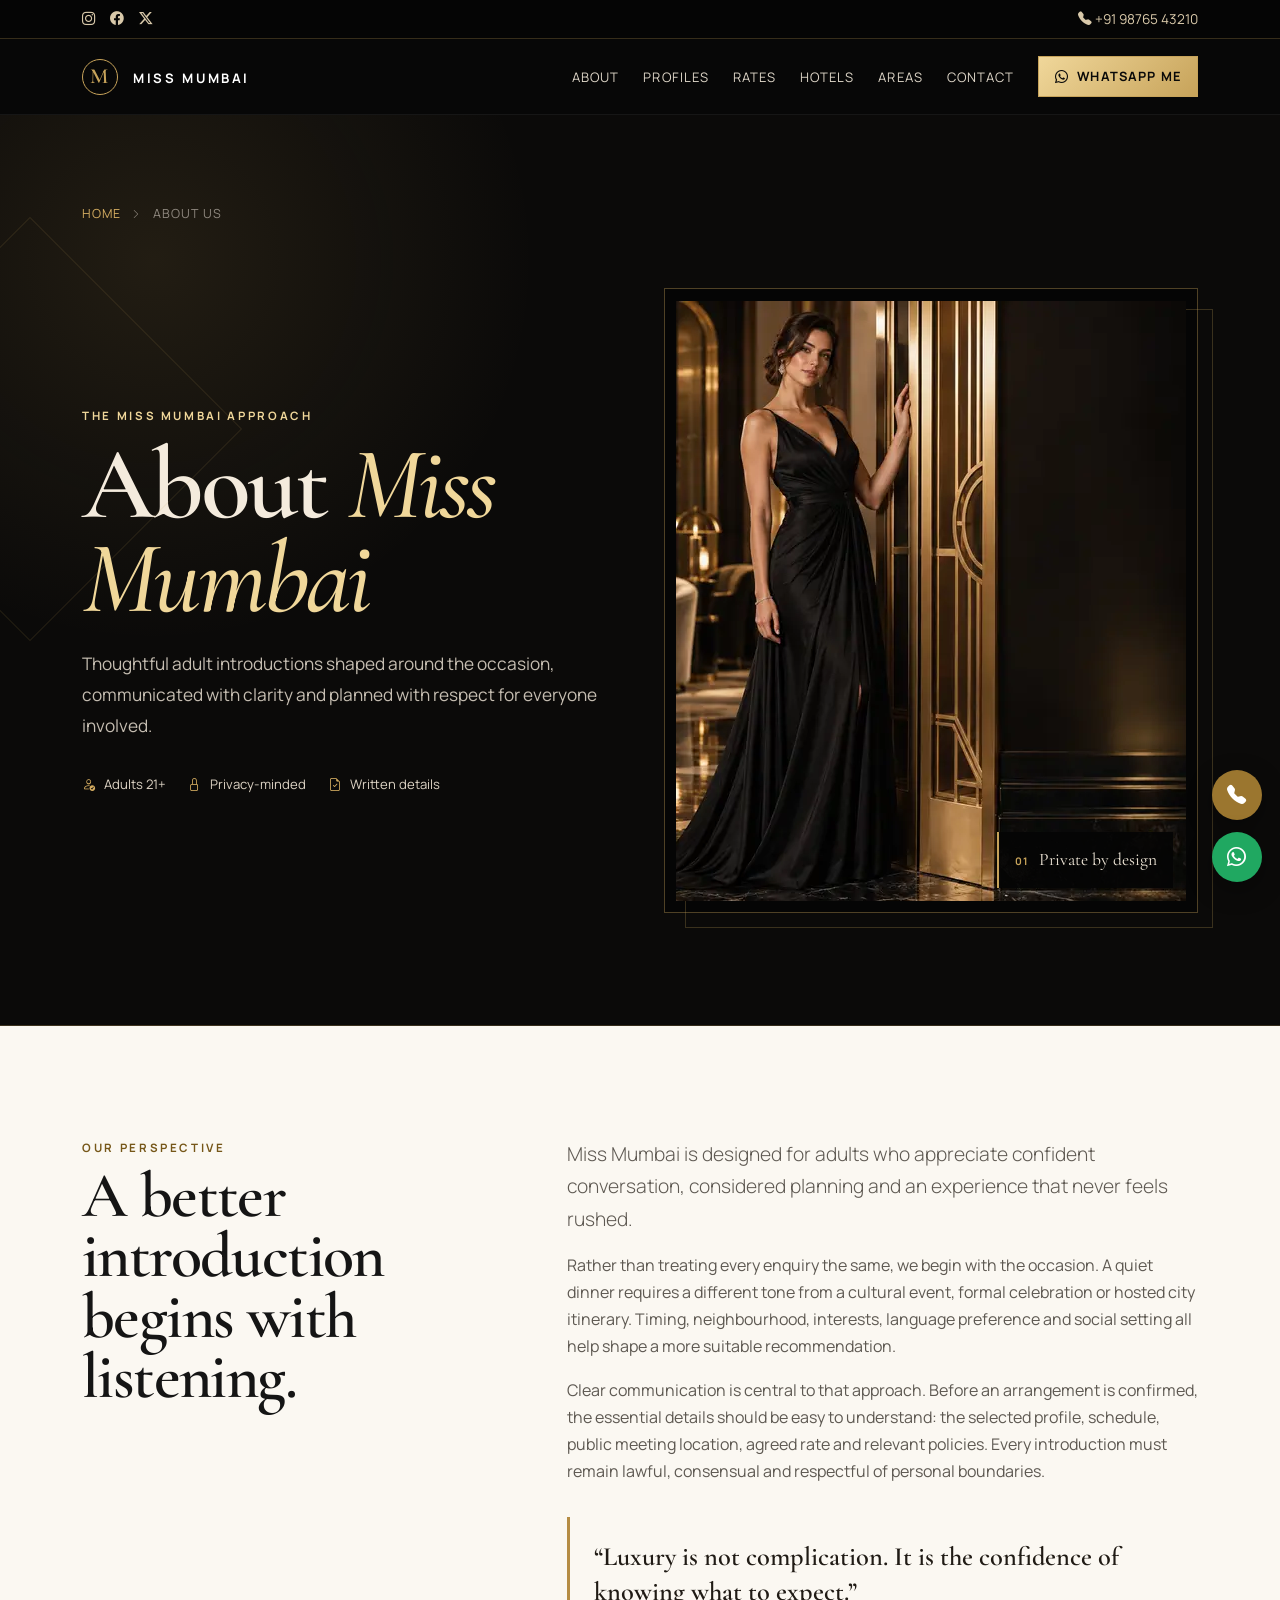
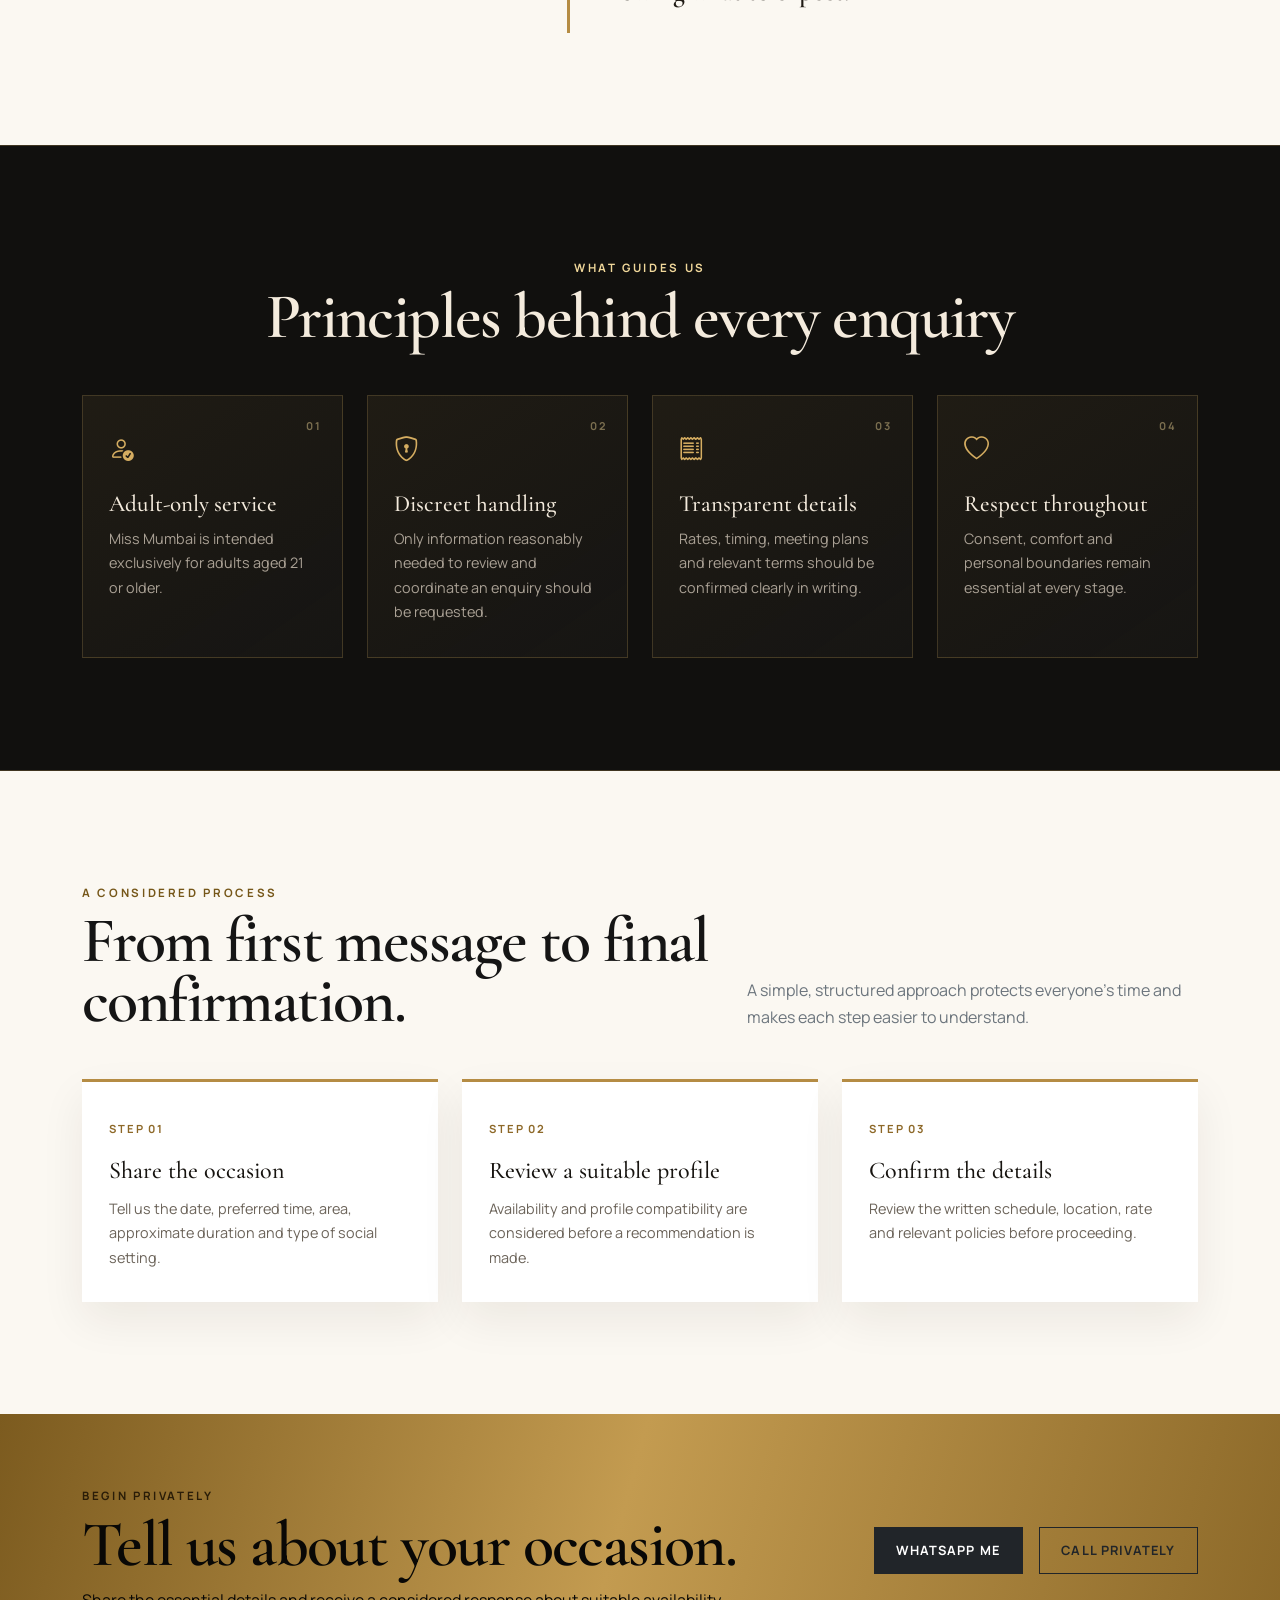
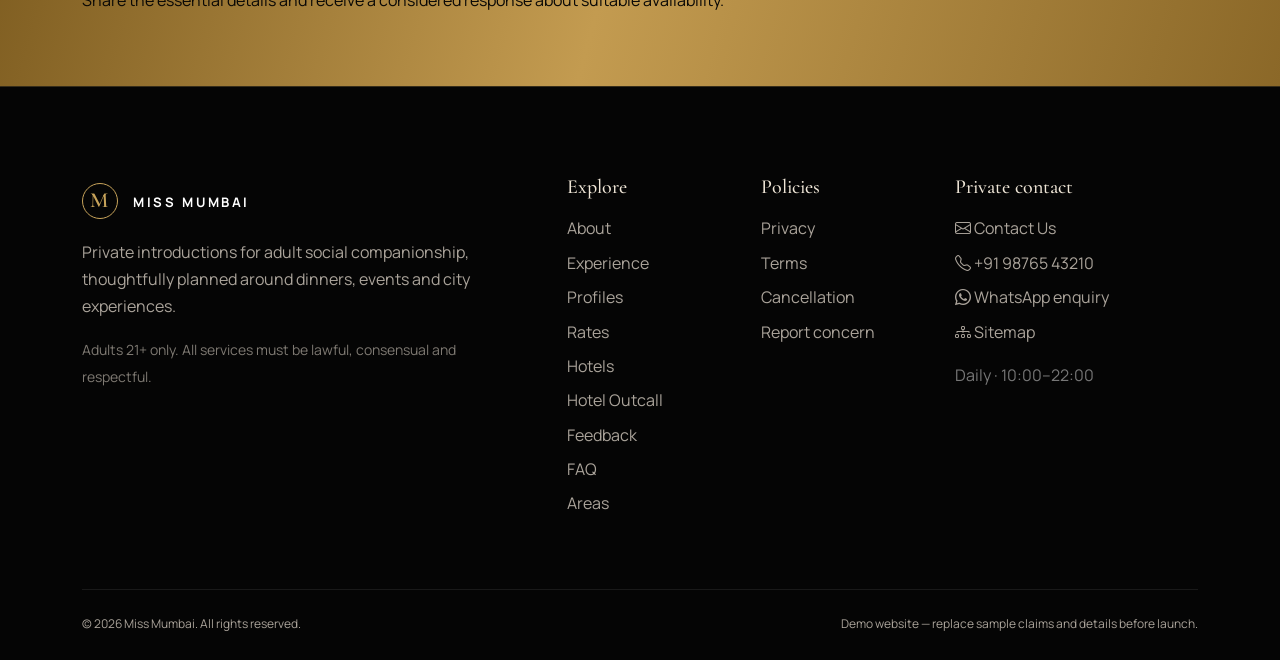
==== about.html @ 33cf34ba "Export complete Miss Mumbai website from Sites version 28" ====
<!doctype html>
<html lang="en">
<head>
  <meta charset="utf-8">
  <meta name="viewport" content="width=device-width, initial-scale=1">
  <title>About Miss Mumbai | Private Adult Social Introductions</title>
  <meta name="description" content="Learn about Miss Mumbai's thoughtful approach to adult social introductions, discreet communication, written clarity and experience-led planning.">
  <meta name="robots" content="index,follow,max-image-preview:large">
  <meta name="theme-color" content="#080808">
  <link rel="preconnect" href="https://cdn.jsdelivr.net">
  <link rel="preconnect" href="https://fonts.googleapis.com">
  <link rel="preconnect" href="https://fonts.gstatic.com" crossorigin>
  <link href="https://fonts.googleapis.com/css2?family=Cormorant+Garamond:wght@500;600;700&family=Manrope:wght@400;500;600;700&display=swap" rel="stylesheet">
  <link href="https://cdn.jsdelivr.net/npm/bootstrap@5.3.8/dist/css/bootstrap.min.css" rel="stylesheet">
  <link href="https://cdn.jsdelivr.net/npm/bootstrap-icons@1.11.3/font/bootstrap-icons.min.css" rel="stylesheet">
  <link rel="stylesheet" href="assets/styles.css">
  <link rel="stylesheet" href="assets/profiles.css">
  <script type="application/ld+json">
  {
    "@context":"https://schema.org",
    "@type":"AboutPage",
    "name":"About Miss Mumbai",
    "description":"Miss Mumbai's approach to private adult social introductions and thoughtful occasion planning.",
    "isPartOf":{"@type":"WebSite","name":"Miss Mumbai","url":"/"}
  }
  </script>
</head>
<body>
  <a class="visually-hidden-focusable skip-link" href="#main">Skip to content</a>

  <div class="topbar">
    <div class="container-xl d-flex justify-content-between align-items-center">
      <div class="social-links" aria-label="Social media links">
        <a href="#" aria-label="Instagram"><i class="bi bi-instagram"></i></a>
        <a href="#" aria-label="Facebook"><i class="bi bi-facebook"></i></a>
        <a href="#" aria-label="X"><i class="bi bi-twitter-x"></i></a>
      </div>
      <a class="top-phone" href="tel:+919876543210"><i class="bi bi-telephone-fill"></i> +91 98765 43210</a>
    </div>
  </div>

  <nav class="navbar navbar-expand-lg navbar-dark sticky-top" aria-label="Primary navigation">
    <div class="container-xl">
      <a class="navbar-brand" href="index.html"><span>M</span> MISS MUMBAI</a>
      <button class="navbar-toggler" type="button" data-bs-toggle="collapse" data-bs-target="#mainNav" aria-controls="mainNav" aria-expanded="false" aria-label="Toggle navigation">
        <span class="navbar-toggler-icon"></span>
      </button>
      <div class="collapse navbar-collapse" id="mainNav">
        <ul class="navbar-nav ms-auto align-items-lg-center gap-lg-2">
          <li class="nav-item"><a class="nav-link active" aria-current="page" href="about.html">About</a></li>

          <li class="nav-item"><a class="nav-link" href="profiles.html">Profiles</a></li>
          <li class="nav-item"><a class="nav-link" href="rates.html">Rates</a></li>
          <li class="nav-item"><a class="nav-link" href="hotels.html">Hotels</a></li>



          <li class="nav-item"><a class="nav-link" href="areas.html">Areas</a></li>
          <li class="nav-item"><a class="nav-link" href="contact.html">Contact</a></li>
          <li class="nav-item ms-lg-2"><a class="btn btn-gold btn-sm" href="https://wa.me/919876543210"><i class="bi bi-whatsapp me-1"></i> WhatsApp Me</a></li>
        </ul>
      </div>
    </div>
  </nav>

  <main id="main">
    <header class="about-page-hero">
      <div class="container-xl">
        <nav class="about-breadcrumb" aria-label="Breadcrumb"><a href="index.html">Home</a><i class="bi bi-chevron-right"></i><span>About Us</span></nav>
        <div class="row align-items-center g-5 g-xl-6">
          <div class="col-lg-6">
            <p class="eyebrow">The Miss Mumbai approach</p>
            <h1>About <em>Miss Mumbai</em></h1>
            <p class="about-page-lead">Thoughtful adult introductions shaped around the occasion, communicated with clarity and planned with respect for everyone involved.</p>
            <div class="about-hero-points" aria-label="Service principles">
              <span><i class="bi bi-person-check"></i> Adults 21+</span>
              <span><i class="bi bi-lock"></i> Privacy-minded</span>
              <span><i class="bi bi-file-earmark-check"></i> Written details</span>
            </div>
          </div>
          <div class="col-lg-6">
            <figure class="about-page-image mb-0">
              <img src="assets/veloura-about.webp" width="800" height="600" alt="Adult fashion model in an elegant evening gown beside a gold art-deco doorway">
              <figcaption><span>01</span>Private by design</figcaption>
            </figure>
          </div>
        </div>
      </div>
    </header>

    <section class="section section-light about-story">
      <div class="container-xl">
        <div class="row g-5 g-xl-6">
          <div class="col-lg-5">
            <p class="eyebrow dark">Our perspective</p>
            <h2>A better introduction begins with listening.</h2>
          </div>
          <div class="col-lg-7">
            <p class="lead">Miss Mumbai is designed for adults who appreciate confident conversation, considered planning and an experience that never feels rushed.</p>
            <p>Rather than treating every enquiry the same, we begin with the occasion. A quiet dinner requires a different tone from a cultural event, formal celebration or hosted city itinerary. Timing, neighbourhood, interests, language preference and social setting all help shape a more suitable recommendation.</p>
            <p>Clear communication is central to that approach. Before an arrangement is confirmed, the essential details should be easy to understand: the selected profile, schedule, public meeting location, agreed rate and relevant policies. Every introduction must remain lawful, consensual and respectful of personal boundaries.</p>
            <blockquote>“Luxury is not complication. It is the confidence of knowing what to expect.”</blockquote>
          </div>
        </div>
      </div>
    </section>

    <section class="section section-ink about-principles">
      <div class="container-xl">
        <div class="section-heading text-center mx-auto mb-5">
          <p class="eyebrow">What guides us</p>
          <h2>Principles behind every enquiry</h2>
        </div>
        <div class="row g-4">
          <div class="col-md-6 col-xl-3"><article class="about-principle"><span>01</span><i class="bi bi-person-check"></i><h3>Adult-only service</h3><p>Miss Mumbai is intended exclusively for adults aged 21 or older.</p></article></div>
          <div class="col-md-6 col-xl-3"><article class="about-principle"><span>02</span><i class="bi bi-shield-lock"></i><h3>Discreet handling</h3><p>Only information reasonably needed to review and coordinate an enquiry should be requested.</p></article></div>
          <div class="col-md-6 col-xl-3"><article class="about-principle"><span>03</span><i class="bi bi-receipt"></i><h3>Transparent details</h3><p>Rates, timing, meeting plans and relevant terms should be confirmed clearly in writing.</p></article></div>
          <div class="col-md-6 col-xl-3"><article class="about-principle"><span>04</span><i class="bi bi-heart"></i><h3>Respect throughout</h3><p>Consent, comfort and personal boundaries remain essential at every stage.</p></article></div>
        </div>
      </div>
    </section>

    <section class="section section-light about-process">
      <div class="container-xl">
        <div class="row align-items-end g-4 mb-5">
          <div class="col-lg-7"><p class="eyebrow dark">A considered process</p><h2>From first message to final confirmation.</h2></div>
          <div class="col-lg-5"><p class="text-secondary mb-0">A simple, structured approach protects everyone’s time and makes each step easier to understand.</p></div>
        </div>
        <div class="row g-4">
          <div class="col-md-4"><article class="about-step"><span>Step 01</span><h3>Share the occasion</h3><p>Tell us the date, preferred time, area, approximate duration and type of social setting.</p></article></div>
          <div class="col-md-4"><article class="about-step"><span>Step 02</span><h3>Review a suitable profile</h3><p>Availability and profile compatibility are considered before a recommendation is made.</p></article></div>
          <div class="col-md-4"><article class="about-step"><span>Step 03</span><h3>Confirm the details</h3><p>Review the written schedule, location, rate and relevant policies before proceeding.</p></article></div>
        </div>
      </div>
    </section>

    <section class="about-page-cta">
      <div class="container-xl">
        <div class="row align-items-center g-4">
          <div class="col-lg-8"><p class="eyebrow">Begin privately</p><h2>Tell us about your occasion.</h2><p>Share the essential details and receive a considered response about suitable availability.</p></div>
          <div class="col-lg-4 d-flex flex-wrap justify-content-lg-end gap-3"><a class="btn btn-dark" href="https://wa.me/919876543210">WhatsApp Me</a><a class="btn btn-outline-dark" href="tel:+919876543210">Call privately</a></div>
        </div>
      </div>
    </section>
  </main>

  <footer>
    <div class="container-xl">
      <div class="row g-5">
        <div class="col-lg-5"><a class="footer-brand" href="index.html"><span>M</span> MISS MUMBAI</a><p>Private introductions for adult social companionship, thoughtfully planned around dinners, events and city experiences.</p><small>Adults 21+ only. All services must be lawful, consensual and respectful.</small></div>
        <div class="col-6 col-lg-2"><h3>Explore</h3><a href="about.html">About</a><a href="index.html#experience">Experience</a><a href="profiles.html">Profiles</a><a href="rates.html">Rates</a><a href="hotels.html">Hotels</a><a href="hotel-outcall.html">Hotel Outcall</a><a href="index.html#feedback">Feedback</a><a href="index.html#faq">FAQ</a><a href="areas.html">Areas</a></div>
        <div class="col-6 col-lg-2"><h3>Policies</h3><a href="index.html#trust">Privacy</a><a href="index.html#trust">Terms</a><a href="index.html#trust">Cancellation</a><a href="index.html#trust">Report concern</a></div>
        <div class="col-lg-3"><h3>Private contact</h3><a href="contact.html"><i class="bi bi-envelope"></i> Contact Us</a><a href="tel:+919876543210"><i class="bi bi-telephone"></i> +91 98765 43210</a><a href="https://wa.me/919876543210"><i class="bi bi-whatsapp"></i> WhatsApp enquiry</a><a href="sitemap.html"><i class="bi bi-diagram-3"></i> Sitemap</a><p class="hours">Daily · 10:00–22:00</p></div>
      </div>
      <div class="footer-bottom"><span>© <span id="year"></span> Miss Mumbai. All rights reserved.</span><span>Demo website — replace sample claims and details before launch.</span></div>
    </div>
  </footer>

  <div class="floating-contact" aria-label="Quick contact">
    <a class="float-call" href="tel:+919876543210" aria-label="Call Miss Mumbai"><i class="bi bi-telephone-fill"></i></a>
    <a class="float-whatsapp" href="https://wa.me/919876543210" aria-label="Message Miss Mumbai on WhatsApp"><i class="bi bi-whatsapp"></i></a>
  </div>

  <script src="https://cdn.jsdelivr.net/npm/bootstrap@5.3.8/dist/js/bootstrap.bundle.min.js"></script>
  <script src="assets/site.js"></script>
</body>
</html>
---- assets/styles.css ----
:root{--ink:#080808;--ink-2:#11100e;--gold:#c7a35a;--gold-2:#f0d79a;--ivory:#f4ebdd;--paper:#fbf8f2;--muted:#a9a39a;--line:rgba(199,163,90,.25)}
*{box-sizing:border-box}html{scroll-behavior:smooth;scroll-padding-top:90px}body{margin:0;background:var(--ink);color:var(--ivory);font-family:"Manrope",sans-serif;font-size:1rem;line-height:1.7}a{text-decoration:none}.skip-link{position:fixed;z-index:2000;background:#fff;color:#000;padding:.75rem 1rem}.topbar{background:#050505;border-bottom:1px solid var(--line);font-size:.85rem;padding:.48rem 0}.social-links{display:flex;gap:.9rem}.social-links a,.top-phone{color:#d9c9aa;transition:.2s}.social-links a:hover,.top-phone:hover{color:var(--gold-2)}.navbar{background:rgba(8,8,8,.92);backdrop-filter:blur(16px);border-bottom:1px solid rgba(255,255,255,.06);padding:.9rem 0}.navbar-brand,.footer-brand{color:#fff!important;font-size:.82rem;font-weight:700;letter-spacing:.28em}.navbar-brand span,.footer-brand span{display:inline-grid;place-items:center;width:36px;height:36px;margin-right:.6rem;border:1px solid var(--gold);border-radius:50%;font:600 1.35rem/1 "Cormorant Garamond";color:var(--gold)}.nav-link{color:#ddd5c7!important;font-size:.82rem;text-transform:uppercase;letter-spacing:.08em}.nav-link:hover{color:var(--gold-2)!important}.btn{border-radius:0;padding:.8rem 1.35rem;font-size:.8rem;font-weight:700;text-transform:uppercase;letter-spacing:.09em}.btn-sm{padding:.62rem 1rem}.btn-gold{background:linear-gradient(135deg,var(--gold-2),var(--gold));border:1px solid var(--gold);color:#090909}.btn-gold:hover{background:var(--ivory);border-color:var(--ivory);color:#090909}.hero{position:relative;min-height:760px;display:flex;align-items:center;overflow:hidden}.hero-media,.hero-media img,.hero-shade{position:absolute;inset:0;width:100%;height:100%}.hero-media img{object-fit:cover}.hero-shade{background:linear-gradient(90deg,rgba(0,0,0,.96) 0%,rgba(0,0,0,.72) 38%,rgba(0,0,0,.06) 76%)}.hero-content{position:relative;z-index:2;padding-top:5rem;padding-bottom:5rem}.hero h1,.section h2,.trust-band h2{font-family:"Cormorant Garamond",serif;font-weight:600;line-height:.94;letter-spacing:-.025em}.hero h1{font-size:clamp(3.35rem,7vw,6.9rem);max-width:820px;margin:.8rem 0 1.35rem}.hero h1 em{color:var(--gold-2);font-weight:500}.hero-copy{max-width:610px;color:#d7d1c8;font-size:1.08rem}.eyebrow{margin:0;color:var(--gold-2);font-size:.72rem;font-weight:700;letter-spacing:.23em;text-transform:uppercase}.eyebrow.dark{color:#765719}.hero-proof{display:flex;flex-wrap:wrap;gap:1.4rem;margin-top:3rem;color:#cbc3b6;font-size:.8rem}.hero-proof i{color:var(--gold);margin-right:.4rem}.section{padding:7rem 0}.section-light{background:var(--paper);color:#151515}.section-ink{background:var(--ink-2);border-top:1px solid var(--line);border-bottom:1px solid var(--line)}.section h2,.trust-band h2{font-size:clamp(2.7rem,5vw,4.6rem);margin:.55rem 0 0}.section-heading{max-width:760px}.section-heading p{color:#6f6b65}.lead{font-size:1.2rem}.service-card{height:100%;padding:2.2rem 1.7rem;border:1px solid var(--line);background:linear-gradient(145deg,#111,#0a0a0a);transition:.3s}.service-card:hover{transform:translateY(-6px);border-color:var(--gold)}.service-card>i{display:inline-grid;place-items:center;width:48px;height:48px;border:1px solid var(--gold);color:var(--gold);font-size:1.25rem}.service-card h3,.profile-card h3,.rate-card h3,.editorial h3,footer h3{font-family:"Cormorant Garamond",serif}.service-card h3{font-size:1.65rem;margin:1.4rem 0 .65rem}.service-card p,.section-note{color:var(--muted)}.profile-card{height:100%;background:#0a0a09;border:1px solid rgba(255,255,255,.08);overflow:hidden;transition:.3s}.profile-card:hover{border-color:var(--gold);transform:translateY(-5px)}.profile-photo{aspect-ratio:4/3;background-image:url("veloura-profile-grid.webp");background-size:300% 200%;background-repeat:no-repeat}.p1{background-position:0 0}.p2{background-position:50% 0}.p3{background-position:100% 0}.p4{background-position:0 100%}.p5{background-position:50% 100%}.p6{background-position:100% 100%}.profile-body{padding:1.5rem}.profile-card h3{font-size:1.75rem;margin:0}.verified{color:#d5b468;font-size:.74rem;white-space:nowrap}.profile-type{color:#a9a39a;font-size:.84rem;text-transform:uppercase;letter-spacing:.08em}.profile-card dl{border-top:1px solid rgba(255,255,255,.08);border-bottom:1px solid rgba(255,255,255,.08);padding:.75rem 0;margin:1rem 0}.profile-card dl div{display:flex;justify-content:space-between}.profile-card dt{color:#858079;font-weight:500}.profile-card dd{margin:0;color:#eee5d6}.btn-profile{width:100%;border:1px solid var(--gold);color:var(--gold-2)}.btn-profile:hover{background:var(--gold);color:#090909}.rate-card{position:relative;height:100%;padding:2.25rem 1.7rem;border:1px solid #ded7ca;background:#fff}.rate-card.featured{border:2px solid var(--gold);box-shadow:0 18px 50px rgba(70,45,0,.12)}.rate-card>span{color:#a88646;font-size:.75rem}.rate-card h3{font-size:1.55rem;margin:1.1rem 0 .6rem}.rate-card strong{display:block;font:600 2.6rem/1 "Cormorant Garamond";color:#7b5c20;margin-bottom:1rem}.rate-card p{color:#6e6960;font-size:.9rem}.popular{position:absolute;right:0;top:0;background:var(--gold);color:#080808;padding:.35rem .7rem;font-size:.65rem;font-weight:700;text-transform:uppercase}.editorial{background:#0c0b09}.editorial-wrap{max-width:950px;margin:auto;padding:clamp(2rem,5vw,5rem);border:1px solid var(--line);background:linear-gradient(145deg,rgba(199,163,90,.08),rgba(255,255,255,.015))}.editorial h2{margin-bottom:2.2rem}.editorial h3{color:var(--gold-2);font-size:1.55rem;margin-top:2rem}.editorial p{color:#c8c0b4}.trust-band{padding:4.5rem 0;background:linear-gradient(105deg,#7c5b1f,#bc9449 45%,#8b6828);color:#080808}.trust-band .eyebrow{color:#201703}.trust-band h2{font-size:3.2rem}.trust-item{display:flex;gap:.85rem;align-items:flex-start;padding:1.15rem;border:1px solid rgba(0,0,0,.22);background:rgba(255,255,255,.1);height:100%}.trust-item i{font-size:1.4rem}.trust-item span{font-size:.77rem;line-height:1.45}.trust-item strong{display:block;font-size:.86rem}.area-grid{display:grid;grid-template-columns:repeat(2,1fr);gap:1rem}.area-grid span{padding:1.15rem 1.25rem;background:#fff;border-left:3px solid var(--gold);box-shadow:0 8px 30px rgba(0,0,0,.06);font-weight:600}footer{padding:5.5rem 0 1.6rem;background:#050505;border-top:1px solid var(--line);color:#aaa39a}footer .footer-brand{display:inline-block;margin-bottom:1.25rem}footer h3{color:#eee5d6;font-size:1.25rem;margin-bottom:1rem}footer a{display:block;color:#aaa39a;margin:.45rem 0}footer a:hover{color:var(--gold-2)}footer small{color:#7e7972}.hours{margin-top:1rem;color:#777}.footer-bottom{display:flex;justify-content:space-between;gap:1rem;border-top:1px solid rgba(255,255,255,.08);padding-top:1.5rem;margin-top:4rem;font-size:.75rem}.floating-contact{position:fixed;right:1.15rem;bottom:1.15rem;z-index:1050;display:flex;flex-direction:column;gap:.7rem}.floating-contact a{width:50px;height:50px;border-radius:50%;display:grid;place-items:center;color:#fff;font-size:1.2rem;box-shadow:0 8px 24px rgba(0,0,0,.35)}.float-call{background:#9b762f}.float-whatsapp{background:#20a861}@media(max-width:991.98px){.navbar-collapse{padding:1rem 0}.hero{min-height:700px}.section{padding:5rem 0}.hero-shade{background:linear-gradient(90deg,rgba(0,0,0,.94),rgba(0,0,0,.5))}}@media(max-width:767.98px){.topbar{font-size:.76rem}.hero{min-height:720px;align-items:flex-end}.hero-media img{object-position:center top}.hero-shade{background:linear-gradient(0deg,rgba(0,0,0,.99) 5%,rgba(0,0,0,.7) 55%,rgba(0,0,0,.15))}.hero-content{padding-top:18rem;padding-bottom:3.2rem}.hero h1{font-size:3.25rem}.hero-copy{font-size:.96rem}.hero-proof{gap:.65rem 1rem;margin-top:2rem}.section h2{font-size:2.8rem}.profile-photo{aspect-ratio:1/1}.trust-band h2{font-size:2.7rem}.area-grid{grid-template-columns:1fr}.footer-bottom{flex-direction:column}.section-note{margin-top:1rem}.floating-contact a{width:46px;height:46px}}@media(prefers-reduced-motion:reduce){html{scroll-behavior:auto}*{transition:none!important}}
---- assets/profiles.css ----
.profile-photo {
  width: 100%;
  max-width: 450px;
  aspect-ratio: 450 / 650;
  margin-inline: auto;
  background-size: cover;
  background-position: center top;
}

.p1 { background-image: url("veloura-profile-1.webp"); }
.p2 { background-image: url("veloura-profile-2.webp"); }
.p3 { background-image: url("veloura-profile-3.webp"); }
.p4 { background-image: url("veloura-profile-4.webp"); }
.p5 { background-image: url("veloura-profile-5.webp"); }
.p6 { background-image: url("veloura-profile-6.webp"); }
.p7 { background-image: url("veloura-profile-7-portrait.webp"); }
.p8 { background-image: url("veloura-profile-8-portrait.webp"); }

@media (min-width: 1200px) {
  .profile-body { padding: 1.25rem; }
  .profile-card h3 { font-size: 1.55rem; }
  .verified { font-size: .68rem; }
  .profile-type { font-size: .76rem; min-height: 2.6em; }
  .profile-card dl { font-size: .88rem; }
  .btn-profile { padding: .72rem .65rem; font-size: .7rem; }
}

.about-visual {
  position: relative;
  padding: .75rem;
  border: 1px solid rgba(151, 109, 32, .42);
  background: #11100e;
  box-shadow: 0 28px 70px rgba(34, 24, 5, .18);
}

.about-visual::before {
  content: "";
  position: absolute;
  inset: 1.4rem -1.1rem -1.1rem 1.4rem;
  border: 1px solid rgba(199, 163, 90, .38);
  pointer-events: none;
}

.about-visual img {
  position: relative;
  z-index: 1;
  display: block;
  width: 100%;
  height: auto;
  aspect-ratio: 4 / 3;
  object-fit: cover;
}

.about-visual figcaption {
  position: absolute;
  z-index: 2;
  right: 2rem;
  bottom: 2rem;
  max-width: 230px;
  padding: 1rem 1.2rem;
  background: rgba(8, 8, 8, .92);
  border-left: 3px solid #c7a35a;
  color: #f4ebdd;
}

.about-visual figcaption strong,
.about-visual figcaption span {
  display: block;
}

.about-visual figcaption strong {
  font-family: "Cormorant Garamond", serif;
  font-size: 1.2rem;
}

.about-visual figcaption span {
  margin-top: .2rem;
  color: #bdb4a6;
  font-size: .72rem;
}

.about-copy h2 { max-width: 640px; }

.about-values {
  display: grid;
  gap: .65rem;
  margin-top: 1.5rem;
}

.about-values span {
  display: flex;
  align-items: center;
  gap: .75rem;
  color: #38342e;
  font-size: .9rem;
  font-weight: 600;
}

.about-values i {
  color: #8d6828;
  font-size: 1rem;
}

@media (max-width: 767.98px) {
  .about-visual::before { inset: 1rem -.45rem -.45rem 1rem; }
  .about-visual figcaption { right: 1.35rem; bottom: 1.35rem; }
}

.faq-intro {
  max-width: 390px;
  margin-top: 1.25rem;
  color: #aaa39a;
}

.luxury-accordion {
  border-top: 1px solid rgba(199, 163, 90, .28);
}

.luxury-accordion .accordion-item {
  background: transparent;
  border: 0;
  border-bottom: 1px solid rgba(199, 163, 90, .22);
}

.luxury-accordion .accordion-button {
  padding: 1.4rem 0;
  background: transparent;
  color: #f4ebdd;
  box-shadow: none;
  font-family: "Cormorant Garamond", serif;
  font-size: 1.35rem;
  font-weight: 600;
}

.luxury-accordion .accordion-button:not(.collapsed) {
  color: #f0d79a;
}

.luxury-accordion .accordion-button::after {
  filter: invert(78%) sepia(42%) saturate(544%) hue-rotate(359deg) brightness(94%);
}

.luxury-accordion .accordion-body {
  padding: 0 2.5rem 1.5rem 0;
  color: #bdb4a7;
  font-size: .96rem;
}

@media (max-width: 991.98px) {
  .faq-intro { max-width: 650px; }
}

.hotel-section {
  background: #eee7dc;
}

.hotel-section .section-heading h2 {
  color: #000;
}

.hotel-card {
  display: flex;
  flex-direction: column;
  min-height: 100%;
  padding: 2rem 1.75rem;
  background: #fbf8f2;
  border: 1px solid rgba(112, 82, 31, .2);
  border-top: 3px solid #b58c44;
  box-shadow: 0 18px 42px rgba(41, 31, 15, .08);
  transition: transform .25s ease, box-shadow .25s ease;
}

.hotel-card:hover {
  transform: translateY(-5px);
  box-shadow: 0 24px 52px rgba(41, 31, 15, .13);
}

.hotel-card-top {
  display: flex;
  align-items: center;
  justify-content: space-between;
  margin-bottom: 1.65rem;
  color: #9a7431;
}

.hotel-card-top span {
  font-size: .72rem;
  font-weight: 700;
  letter-spacing: .18em;
}

.hotel-card-top > i {
  font-size: 1.35rem;
}

.hotel-rating {
  display: inline-flex;
  align-items: center;
  gap: .4rem;
}

.hotel-rating i {
  font-size: .7rem;
}

.hotel-card h3 {
  margin-bottom: .55rem;
  color: #171410;
  font-family: "Cormorant Garamond", serif;
  font-size: 1.7rem;
}

.hotel-location {
  margin-bottom: 1.6rem;
  color: #8d6828;
  font-size: .76rem;
  font-weight: 700;
  letter-spacing: .08em;
  text-transform: uppercase;
}

.hotel-card > a {
  width: fit-content;
  margin-top: auto;
  padding-bottom: .3rem;
  border-bottom: 1px solid rgba(141, 104, 40, .5);
  color: #6e4e17;
  font-size: .76rem;
  font-weight: 700;
  letter-spacing: .06em;
  text-decoration: none;
  text-transform: uppercase;
}

.hotel-card > a:hover {
  color: #171410;
}

.hotel-note {
  max-width: 920px;
  margin: 2rem auto 0;
  color: #766f65;
  font-size: .8rem;
  line-height: 1.7;
  text-align: center;
}

.hotel-note i {
  margin-right: .35rem;
  color: #8d6828;
}

.hotel-booking-hero {
  position: relative;
  overflow: hidden;
  padding: 5.5rem 0 6.5rem;
  min-height: 690px;
  display: flex;
  align-items: center;
  background: #080808;
  border-bottom: 1px solid rgba(199, 163, 90, .24);
}

.hotel-booking-media,
.hotel-booking-overlay { position: absolute; inset: 0; width: 100%; height: 100%; }
.hotel-booking-media { object-fit: cover; object-position: center; }
.hotel-booking-overlay { background: linear-gradient(90deg, rgba(0, 0, 0, .96) 0%, rgba(0, 0, 0, .78) 42%, rgba(0, 0, 0, .2) 78%); }

.hotel-booking-hero .container-xl { position: relative; z-index: 1; }

.hotel-booking-hero h1 {
  max-width: 760px;
  margin: .75rem 0 1.35rem;
  color: #f4ebdd;
  font-family: "Cormorant Garamond", serif;
  font-size: clamp(3.5rem, 7vw, 6.5rem);
  font-weight: 600;
  letter-spacing: -.04em;
  line-height: .92;
}

.hotel-booking-hero h1 em { color: #f0d79a; font-weight: 500; }
.hotel-booking-lead { max-width: 670px; color: #c5bdb1; font-size: 1.05rem; line-height: 1.8; }

.booking-summary {
  padding: 2rem;
  background: rgba(255, 255, 255, .035);
  border: 1px solid rgba(199, 163, 90, .28);
  backdrop-filter: blur(10px);
}

.booking-summary > span { color: #d5ad61; font-size: .7rem; font-weight: 700; letter-spacing: .18em; text-transform: uppercase; }
.booking-summary ul { display: grid; gap: 1rem; margin: 1.4rem 0 0; padding: 0; list-style: none; }
.booking-summary li { display: flex; gap: .8rem; color: #e5ddcf; font-size: .9rem; }
.booking-summary i { color: #d5ad61; }

.booking-step {
  position: relative;
  height: 100%;
  padding: 2rem 1.65rem;
  background: #fff;
  border: 1px solid #ded7ca;
  border-top: 3px solid #b58c44;
  box-shadow: 0 16px 38px rgba(45, 34, 16, .07);
}

.booking-step > span { position: absolute; top: 1.4rem; right: 1.5rem; color: #b99a63; font-size: .72rem; font-weight: 700; letter-spacing: .16em; }
.booking-step > i { display: grid; width: 46px; height: 46px; place-items: center; border: 1px solid rgba(141, 104, 40, .35); color: #8d6828; font-size: 1.2rem; }
.booking-step h3 { margin: 1.4rem 0 .6rem; color: #171410; font: 600 1.55rem/1.1 "Cormorant Garamond", serif; }
.booking-step p { margin: 0; color: #716a60; font-size: .9rem; }

.hotel-content-section { background: #efe8dc; color: #211d17; }
.hotel-editorial { max-width: 1080px; margin: 0 auto; padding: clamp(2rem, 5vw, 4.5rem); background: #fbf8f2; border: 1px solid rgba(112, 82, 31, .2); box-shadow: 0 24px 60px rgba(41, 31, 15, .09); }
.hotel-editorial > header { max-width: 780px; margin-bottom: 3rem; }
.hotel-editorial h2 { margin-bottom: 1.2rem; color: #171410; }
.hotel-article-lead { color: #655e54; font-size: 1.08rem; }
.hotel-article-grid { display: grid; grid-template-columns: repeat(2, minmax(0, 1fr)); gap: 2.2rem 3rem; }
.hotel-article-grid section { padding-top: 1.4rem; border-top: 1px solid #d9cdb9; }
.hotel-article-grid section:last-child { grid-column: 1 / -1; }
.hotel-article-grid h3 { margin-bottom: .75rem; color: #78581f; font: 600 1.55rem/1.15 "Cormorant Garamond", serif; }
.hotel-article-grid p { margin: 0; color: #5f584f; font-size: .96rem; line-height: 1.85; }

.hotel-detail-title { margin-bottom: 1.35rem !important; color: #f4ebdd; }
.hotel-detail-copy { max-width: 520px; color: #bdb4a7; }
.cost-grid { display: grid; grid-template-columns: repeat(2, minmax(0, 1fr)); border-top: 1px solid rgba(199, 163, 90, .22); border-left: 1px solid rgba(199, 163, 90, .22); }
.cost-grid > div { min-height: 220px; padding: 1.7rem; border-right: 1px solid rgba(199, 163, 90, .22); border-bottom: 1px solid rgba(199, 163, 90, .22); }
.cost-grid i { color: #d5ad61; font-size: 1.35rem; }
.cost-grid h3 { margin: 1rem 0 .5rem; color: #f0e7d9; font: 600 1.35rem/1.1 "Cormorant Garamond", serif; }
.cost-grid p { margin: 0; color: #aaa195; font-size: .86rem; }

.policy-section h2 { margin-bottom: 1.35rem; color: #171410; }
.policy-section p { color: #6f685e; }
.policy-list { display: grid; gap: 1rem; margin-top: 2rem; }
.policy-list > div { display: flex; gap: 1rem; padding: 1.1rem 0; border-top: 1px solid #ddd3c3; }
.policy-list i { color: #8d6828; font-size: 1.25rem; }
.policy-list strong { display: block; margin-bottom: .15rem; color: #221d17; }
.policy-list span { color: #716a60; font-size: .9rem; }
.privacy-panel { padding: 2.2rem; background: #15120e; border: 1px solid #8d6828; color: #c9c0b3; }
.privacy-panel > i { display: grid; width: 54px; height: 54px; margin-bottom: 1.6rem; place-items: center; border: 1px solid #a98543; color: #d5ad61; font-size: 1.45rem; }
.privacy-panel h3 { margin: .7rem 0 1rem; color: #f4ebdd; font: 600 2rem/1.05 "Cormorant Garamond", serif; }
.privacy-panel p { color: #b8afa3; font-size: .9rem; }

@media (max-width: 767.98px) {
  .hotel-booking-hero { min-height: 760px; padding: 4rem 0; align-items: flex-end; }
  .hotel-booking-media { object-position: 68% center; }
  .hotel-booking-overlay { background: linear-gradient(0deg, rgba(0, 0, 0, .98) 5%, rgba(0, 0, 0, .75) 58%, rgba(0, 0, 0, .18)); }
  .hotel-booking-hero h1 { font-size: 3.4rem; }
  .hotel-article-grid { grid-template-columns: 1fr; }
  .hotel-article-grid section:last-child { grid-column: auto; }
  .cost-grid { grid-template-columns: 1fr; }
  .cost-grid > div { min-height: 0; }
}

.feedback-section {
  background: #f7f2e9;
}

.feedback-section h2 {
  max-width: 620px;
  color: #111;
}

.feedback-disclaimer {
  max-width: 470px;
  color: #736b60;
  font-size: .82rem;
  line-height: 1.65;
}

.feedback-disclaimer i {
  margin-right: .35rem;
  color: #8d6828;
}

.feedback-card {
  display: flex;
  flex-direction: column;
  min-height: 100%;
  padding: 2rem;
  background: #fffdf8;
  border: 1px solid rgba(112, 82, 31, .18);
  box-shadow: 0 18px 45px rgba(41, 31, 15, .07);
}

.feedback-stars {
  display: flex;
  gap: .28rem;
  margin-bottom: 1.5rem;
  color: #b58c44;
  font-size: .82rem;
}

.feedback-card blockquote {
  flex: 1;
  margin: 0 0 1.8rem;
  color: #2a251f;
  font-family: "Cormorant Garamond", serif;
  font-size: 1.45rem;
  font-weight: 600;
  line-height: 1.4;
}

.feedback-author {
  display: flex;
  align-items: center;
  gap: .9rem;
  padding-top: 1.25rem;
  border-top: 1px solid rgba(112, 82, 31, .15);
}

.feedback-author > span {
  display: grid;
  width: 46px;
  height: 46px;
  place-items: center;
  border-radius: 50%;
  background: #171410;
  color: #d9b66f;
  font-size: .72rem;
  font-weight: 700;
  letter-spacing: .08em;
}

.feedback-author strong,
.feedback-author small {
  display: block;
}

.feedback-author strong {
  color: #171410;
  font-size: .92rem;
}

.feedback-author small {
  margin-top: .15rem;
  color: #81786d;
  font-size: .72rem;
}

.trust-experience-section {
  position: relative;
  overflow: hidden;
}

.trust-experience-section::before {
  content: "";
  position: absolute;
  top: -180px;
  left: -140px;
  width: 420px;
  height: 420px;
  border: 1px solid rgba(199, 163, 90, .16);
  border-radius: 50%;
  box-shadow: 0 0 0 70px rgba(199, 163, 90, .025), 0 0 0 140px rgba(199, 163, 90, .018);
  pointer-events: none;
}

.trust-experience-section .container-xl {
  position: relative;
  z-index: 1;
}

.trust-experience-section h2 {
  margin-bottom: 1.4rem;
  color: #f4ebdd;
}

.trust-experience-lead {
  max-width: 500px;
  color: #bbb2a5;
  font-size: 1.05rem;
  line-height: 1.8;
}

.trust-experience-signature {
  display: flex;
  align-items: flex-start;
  gap: 1rem;
  max-width: 470px;
  margin-top: 2rem;
  padding-top: 1.5rem;
  border-top: 1px solid rgba(199, 163, 90, .25);
}

.trust-experience-signature > i {
  color: #d5ad61;
  font-size: 1.55rem;
}

.trust-experience-signature strong,
.trust-experience-signature span {
  display: block;
}

.trust-experience-signature strong {
  margin-bottom: .25rem;
  color: #f0d79a;
  font-family: "Cormorant Garamond", serif;
  font-size: 1.15rem;
}

.trust-experience-signature span {
  color: #aaa195;
  font-size: .82rem;
  line-height: 1.65;
}

.experience-card {
  position: relative;
  min-height: 100%;
  padding: 1.75rem;
  background: rgba(255, 255, 255, .035);
  border: 1px solid rgba(199, 163, 90, .2);
  transition: background .25s ease, border-color .25s ease, transform .25s ease;
}

.experience-card:hover {
  transform: translateY(-4px);
  background: rgba(255, 255, 255, .06);
  border-color: rgba(199, 163, 90, .45);
}

.experience-card > span {
  position: absolute;
  top: 1.2rem;
  right: 1.25rem;
  color: rgba(240, 215, 154, .5);
  font-size: .7rem;
  font-weight: 700;
  letter-spacing: .15em;
}

.experience-card > i {
  display: block;
  margin-bottom: 1.2rem;
  color: #d5ad61;
  font-size: 1.5rem;
}

.experience-card h3 {
  margin-bottom: .55rem;
  color: #f4ebdd;
  font-family: "Cormorant Garamond", serif;
  font-size: 1.35rem;
}

.experience-card p {
  margin: 0;
  color: #aaa195;
  font-size: .9rem;
  line-height: 1.7;
}

.services-intro {
  max-width: 680px;
  margin-inline: auto;
  color: #b9b1a5 !important;
  font-size: 1rem;
  line-height: 1.75;
}

.about-page-hero {
  position: relative;
  overflow: hidden;
  padding: 5.5rem 0 7rem;
  background: radial-gradient(circle at 12% 16%, rgba(199, 163, 90, .12), transparent 28%), #0b0a09;
  border-bottom: 1px solid rgba(199, 163, 90, .22);
}

.about-page-hero::before {
  content: "";
  position: absolute;
  top: 18%;
  left: -120px;
  width: 300px;
  height: 300px;
  border: 1px solid rgba(199, 163, 90, .13);
  transform: rotate(45deg);
}

.about-breadcrumb {
  display: flex;
  align-items: center;
  gap: .65rem;
  margin-bottom: 4rem;
  color: #8f887f;
  font-size: .78rem;
  letter-spacing: .08em;
  text-transform: uppercase;
}

.about-breadcrumb a { color: #d5ad61; }
.about-breadcrumb i { font-size: .62rem; }

.about-page-hero h1 {
  max-width: 700px;
  margin: .7rem 0 1.4rem;
  color: #f4ebdd;
  font-family: "Cormorant Garamond", serif;
  font-size: clamp(4rem, 8vw, 7rem);
  font-weight: 600;
  letter-spacing: -.035em;
  line-height: .92;
}

.about-page-hero h1 em {
  color: #f0d79a;
  font-weight: 500;
}

.about-page-lead {
  max-width: 620px;
  color: #c5bdb1;
  font-size: 1.08rem;
  line-height: 1.8;
}

.about-hero-points {
  display: flex;
  flex-wrap: wrap;
  gap: .85rem 1.4rem;
  margin-top: 2rem;
  color: #ddd3c4;
  font-size: .82rem;
}

.about-hero-points i {
  margin-right: .35rem;
  color: #d5ad61;
}

.about-page-image {
  position: relative;
  padding: .7rem;
  background: #050505;
  border: 1px solid rgba(199, 163, 90, .38);
}

.about-page-image::after {
  content: "";
  position: absolute;
  inset: 1.25rem -1rem -1rem 1.25rem;
  border: 1px solid rgba(199, 163, 90, .25);
  pointer-events: none;
}

.about-page-image img {
  position: relative;
  z-index: 1;
  display: block;
  width: 100%;
  aspect-ratio: 4 / 3;
  object-fit: cover;
}

.about-page-image figcaption {
  position: absolute;
  z-index: 2;
  right: 1.5rem;
  bottom: 1.5rem;
  padding: .8rem 1rem;
  background: rgba(5, 5, 5, .92);
  border-left: 2px solid #c7a35a;
  color: #eee5d6;
  font-family: "Cormorant Garamond", serif;
  font-size: 1.1rem;
}

.about-page-image figcaption span {
  margin-right: .6rem;
  color: #c7a35a;
  font: 700 .65rem/1 "Manrope", sans-serif;
  letter-spacing: .12em;
}

.about-story h2 { color: #151515; }

.about-story p:not(.eyebrow) {
  color: #5e5952;
}

.about-story blockquote {
  margin: 2rem 0 0;
  padding: 1.4rem 0 1.4rem 1.5rem;
  border-left: 3px solid #b58c44;
  color: #201b15;
  font-family: "Cormorant Garamond", serif;
  font-size: 1.65rem;
  font-weight: 600;
  line-height: 1.35;
}

.about-principles h2 { color: #f4ebdd; }

.about-principle {
  position: relative;
  min-height: 100%;
  padding: 2rem 1.65rem;
  background: linear-gradient(145deg, rgba(199, 163, 90, .08), rgba(255, 255, 255, .018));
  border: 1px solid rgba(199, 163, 90, .23);
}

.about-principle > span {
  position: absolute;
  top: 1.3rem;
  right: 1.3rem;
  color: rgba(240, 215, 154, .45);
  font-size: .68rem;
  font-weight: 700;
  letter-spacing: .14em;
}

.about-principle > i {
  display: block;
  margin-bottom: 1.3rem;
  color: #d5ad61;
  font-size: 1.55rem;
}

.about-principle h3,
.about-step h3 {
  font-family: "Cormorant Garamond", serif;
}

.about-principle h3 {
  color: #f4ebdd;
  font-size: 1.45rem;
}

.about-principle p {
  margin: 0;
  color: #aaa195;
  font-size: .9rem;
}

.about-process h2 { color: #151515; }

.about-step {
  min-height: 100%;
  padding: 2rem 1.7rem;
  background: #fff;
  border-top: 3px solid #b58c44;
  box-shadow: 0 18px 42px rgba(41, 31, 15, .07);
}

.about-step > span {
  color: #8d6828;
  font-size: .7rem;
  font-weight: 700;
  letter-spacing: .16em;
  text-transform: uppercase;
}

.about-step h3 {
  margin: 1rem 0 .65rem;
  color: #171410;
  font-size: 1.5rem;
}

.about-step p {
  margin: 0;
  color: #6b6359;
  font-size: .9rem;
}

.about-page-cta {
  padding: 4.5rem 0;
  background: linear-gradient(105deg, #7c5b1f, #c39b50 48%, #8b6828);
  color: #090806;
}

.about-page-cta .eyebrow { color: #2a1d08; }

.about-page-cta h2 {
  margin: .45rem 0 .65rem;
  font-family: "Cormorant Garamond", serif;
  font-size: clamp(2.5rem, 5vw, 4.2rem);
  font-weight: 600;
  letter-spacing: -.025em;
  line-height: 1;
}

.about-page-cta p { margin: 0; }

@media (max-width: 767.98px) {
  .about-page-hero { padding: 3.5rem 0 5rem; }
  .about-breadcrumb { margin-bottom: 2.5rem; }
  .about-page-image::after { inset: 1rem -.4rem -.4rem 1rem; }
}

.navbar-brand,
.footer-brand {
  letter-spacing: .2em;
}

.area-grid a {
  display: flex;
  align-items: center;
  justify-content: space-between;
  padding: 1.15rem 1.25rem;
  background: #fff;
  border-left: 3px solid #c7a35a;
  box-shadow: 0 8px 30px rgba(0, 0, 0, .06);
  color: #171410;
  font-weight: 600;
  transition: transform .2s ease, box-shadow .2s ease, color .2s ease;
}

.area-grid a:hover {
  transform: translateX(4px);
  box-shadow: 0 12px 34px rgba(0, 0, 0, .11);
  color: #8d6828;
}

.area-grid a i {
  color: #a77d34;
}

.areas-page-hero {
  padding: 5rem 0 6rem;
  background: radial-gradient(circle at 85% 10%, rgba(199, 163, 90, .15), transparent 30%), #0b0a09;
  border-bottom: 1px solid rgba(199, 163, 90, .22);
}

.areas-page-hero h1 {
  margin: .6rem 0 0;
  color: #f4ebdd;
  font-family: "Cormorant Garamond", serif;
  font-size: clamp(4rem, 8vw, 7rem);
  font-weight: 600;
  letter-spacing: -.035em;
  line-height: .92;
}

.areas-page-hero .col-lg-4 > p {
  margin: 0;
  color: #bcb3a6;
  line-height: 1.8;
}

.areas-directory {
  background: #f7f2e9;
  color: #171410;
}

.areas-directory h2 { color: #111; }

.location-card {
  position: relative;
  display: block;
  height: 100%;
  padding: 2rem 1.75rem;
  background: #fffdf8;
  border: 1px solid rgba(112, 82, 31, .18);
  border-top: 3px solid #b58c44;
  box-shadow: 0 16px 40px rgba(41, 31, 15, .07);
  color: #171410;
  transition: transform .25s ease, box-shadow .25s ease;
}

.location-card:hover {
  transform: translateY(-5px);
  box-shadow: 0 24px 52px rgba(41, 31, 15, .13);
  color: #171410;
}

.location-card > span {
  position: absolute;
  top: 1.45rem;
  right: 1.45rem;
  color: #a77d34;
  font-size: .7rem;
  font-weight: 700;
  letter-spacing: .15em;
}

.location-card > i {
  display: block;
  margin-bottom: 1.2rem;
  color: #a77d34;
  font-size: 1.5rem;
}

.location-card h3 {
  margin-bottom: .6rem;
  font-family: "Cormorant Garamond", serif;
  font-size: 1.7rem;
}

.location-card p {
  min-height: 3.2em;
  margin-bottom: 1.4rem;
  color: #6b6359;
  font-size: .9rem;
  line-height: 1.7;
}

.location-card strong {
  color: #79591f;
  font-size: .72rem;
  letter-spacing: .06em;
  text-transform: uppercase;
}

.location-card strong i { margin-left: .35rem; }

.area-booking-hero {
  position: relative;
  overflow: hidden;
  padding: 5.5rem 0 6.5rem;
  min-height: 690px;
  display: flex;
  align-items: center;
  background: #080808;
  border-bottom: 1px solid rgba(199, 163, 90, .24);
}

.area-booking-media,
.area-booking-overlay { position: absolute; inset: 0; width: 100%; height: 100%; }
.area-booking-media { object-fit: cover; object-position: center; }
.area-booking-overlay { background: linear-gradient(90deg, rgba(0, 0, 0, .96) 0%, rgba(0, 0, 0, .77) 43%, rgba(0, 0, 0, .18) 80%); }

.area-booking-hero .container-xl { position: relative; z-index: 1; }
.area-booking-hero h1 { margin: .7rem 0 1.3rem; color: #f4ebdd; font: 600 clamp(3.6rem, 7vw, 6.5rem)/.92 "Cormorant Garamond", serif; letter-spacing: -.04em; }
.area-booking-hero h1 em { color: #f0d79a; font-weight: 500; }
.area-booking-hero .col-lg-8 > p:last-child { max-width: 700px; color: #c4bcaf; font-size: 1.05rem; }
.area-hero-note { display: flex; gap: 1rem; padding: 1.5rem; background: rgba(255, 255, 255, .035); border: 1px solid rgba(199, 163, 90, .28); }
.area-hero-note i { color: #d5ad61; font-size: 1.5rem; }
.area-hero-note strong { display: block; margin-bottom: .25rem; color: #f0d79a; }
.area-hero-note span { color: #b9b0a3; font-size: .86rem; }

.area-process article { position: relative; height: 100%; padding: 2rem 1.6rem; background: #fff; border: 1px solid #ded7ca; border-top: 3px solid #b58c44; }
.area-process article > span { position: absolute; top: 1.3rem; right: 1.4rem; color: #aa884c; font-size: .7rem; font-weight: 700; letter-spacing: .15em; }
.area-process article > i { display: grid; width: 46px; height: 46px; place-items: center; color: #8d6828; border: 1px solid rgba(141, 104, 40, .35); font-size: 1.2rem; }
.area-process article h3 { margin: 1.3rem 0 .55rem; color: #171410; font: 600 1.5rem/1.1 "Cormorant Garamond", serif; }
.area-process article p { margin: 0; color: #70695f; font-size: .88rem; }

.area-name-section { background: #0c0b09; }
.area-name-section .section-heading h2 { color: #f4ebdd; }
.area-name-grid { display: grid; grid-template-columns: repeat(3, minmax(0, 1fr)); border-top: 1px solid rgba(199, 163, 90, .22); border-left: 1px solid rgba(199, 163, 90, .22); }
.area-name-grid a { display: flex; align-items: center; gap: 1rem; min-height: 96px; padding: 1.35rem; border-right: 1px solid rgba(199, 163, 90, .22); border-bottom: 1px solid rgba(199, 163, 90, .22); color: #f4ebdd; font: 600 1.55rem/1.1 "Cormorant Garamond", serif; transition: background .25s ease, color .25s ease; }
.area-name-grid a:hover { background: rgba(199, 163, 90, .1); color: #f0d79a; }
.area-name-grid a.is-selected { background: rgba(199, 163, 90, .13); color: #f0d79a; }
.area-name-grid span { color: #9d804e; font: 700 .68rem/1 "Manrope", sans-serif; letter-spacing: .12em; }
.area-name-grid i { margin-left: auto; color: #d5ad61; font-size: 1rem; }

.area-web-content { background: #eee7dc; color: #211d17; }
.area-editorial { max-width: 1100px; margin: 0 auto; padding: clamp(2rem, 5vw, 4.5rem); background: #fbf8f2; border: 1px solid rgba(112, 82, 31, .2); box-shadow: 0 24px 60px rgba(41, 31, 15, .09); }
.area-editorial > header { max-width: 820px; margin-bottom: 3rem; }
.area-editorial h2 { margin: .55rem 0 1.2rem; color: #171410; }
.area-article-lead { color: #655e54; font-size: 1.08rem; line-height: 1.8; }
.area-article-grid { display: grid; grid-template-columns: repeat(2, minmax(0, 1fr)); gap: 2.2rem 3rem; }
.area-article-grid section { padding-top: 1.4rem; border-top: 1px solid #d9cdb9; }
.area-article-grid section:last-child { grid-column: 1 / -1; }
.area-article-grid h3 { margin-bottom: .75rem; color: #78581f; font: 600 1.55rem/1.15 "Cormorant Garamond", serif; }
.area-article-grid p { margin: 0; color: #5f584f; font-size: .96rem; line-height: 1.85; }

.area-profile-section { background: #11100e; border-top: 1px solid rgba(199, 163, 90, .2); border-bottom: 1px solid rgba(199, 163, 90, .2); }
.area-profile-section h2 { color: #f4ebdd; }
.area-profile-note { max-width: 520px; color: #aaa195; font-size: .8rem; line-height: 1.7; }
.area-profile-note i { margin-right: .35rem; color: #d5ad61; }

.area-booking-notes h2 { color: #171410; }
.area-booking-notes .col-lg-5 > p:last-child { color: #6c655c; }
.area-checklist { display: grid; grid-template-columns: repeat(2, minmax(0, 1fr)); gap: 1rem; }
.area-checklist > div { display: flex; gap: .9rem; padding: 1.2rem; background: #fff; border: 1px solid #ded7ca; }
.area-checklist i { color: #8d6828; font-size: 1.2rem; }
.area-checklist strong { display: block; color: #211d17; }
.area-checklist span { color: #716a60; font-size: .86rem; }
.area-policy-note { display: flex; align-items: center; gap: 1rem 1.4rem; margin-top: 3rem; padding: 1.5rem; background: #e6dbc9; border-left: 3px solid #8d6828; }
.area-policy-note > i { color: #8d6828; font-size: 1.5rem; }
.area-policy-note p { flex: 1; margin: 0; color: #554d42; font-size: .86rem; }
.area-policy-note .btn { flex: 0 0 auto; }

@media (max-width: 767.98px) {
  .area-booking-hero { min-height: 760px; padding: 4rem 0; align-items: flex-end; }
  .area-booking-media { object-position: 70% center; }
  .area-booking-overlay { background: linear-gradient(0deg, rgba(0, 0, 0, .98) 5%, rgba(0, 0, 0, .72) 58%, rgba(0, 0, 0, .16)); }
  .area-booking-hero h1 { font-size: 3.5rem; }
  .area-name-grid { grid-template-columns: 1fr; }
  .area-article-grid { grid-template-columns: 1fr; }
  .area-article-grid section:last-child { grid-column: auto; }
  .area-checklist { grid-template-columns: 1fr; }
  .area-policy-note { align-items: flex-start; flex-direction: column; }
}

.areas-guidance {
  padding: 4.5rem 0;
  background: #11100e;
  border-top: 1px solid rgba(199, 163, 90, .23);
}

.areas-guidance h2 {
  margin: .45rem 0 .7rem;
  color: #f4ebdd;
  font-family: "Cormorant Garamond", serif;
  font-size: clamp(2.5rem, 5vw, 4rem);
  line-height: 1;
}

.areas-guidance p:not(.eyebrow) {
  max-width: 760px;
  margin: 0;
  color: #b8afa3;
}

@media (max-width: 767.98px) {
  .areas-page-hero { padding: 3.5rem 0 4.5rem; }
  .location-card p { min-height: auto; }
}

.profiles-page-hero {
  padding: 5rem 0 4.5rem;
  background: radial-gradient(circle at 82% 8%, rgba(199, 163, 90, .16), transparent 30%), #090807;
  border-bottom: 1px solid rgba(199, 163, 90, .22);
}

.profiles-page-hero h1 {
  margin: .6rem 0 0;
  color: #f4ebdd;
  font-family: "Cormorant Garamond", serif;
  font-size: clamp(4rem, 8vw, 7rem);
  font-weight: 600;
  letter-spacing: -.035em;
  line-height: .92;
}

.profiles-page-hero .col-lg-4 > p {
  margin: 0;
  color: #bcb3a6;
  line-height: 1.8;
}

.profiles-page-proof {
  display: flex;
  flex-wrap: wrap;
  gap: .8rem 1.6rem;
  margin-top: 2.5rem;
  padding-top: 1.5rem;
  border-top: 1px solid rgba(199, 163, 90, .18);
  color: #c4bcaf;
  font-size: .8rem;
}

.profiles-page-proof i {
  margin-right: .4rem;
  color: #d5ad61;
}

.profiles-directory {
  background: #11100e;
  color: #f4ebdd;
}

.profiles-directory h2 { color: #f4ebdd; }

.profile-page-notice {
  max-width: 540px;
  color: #aaa195;
  font-size: .8rem;
  line-height: 1.7;
}

.profile-page-notice i {
  margin-right: .35rem;
  color: #d5ad61;
}

.profiles-page-cta {
  padding: 4.5rem 0;
  background: linear-gradient(105deg, #7c5b1f, #c39b50 48%, #8b6828);
  color: #090806;
}

.profiles-page-cta .eyebrow { color: #2a1d08; }

.profiles-page-cta h2 {
  margin: .45rem 0 .65rem;
  font-family: "Cormorant Garamond", serif;
  font-size: clamp(2.5rem, 5vw, 4.2rem);
  font-weight: 600;
  letter-spacing: -.025em;
  line-height: 1;
}

.profiles-page-cta p { margin: 0; }

@media (max-width: 767.98px) {
  .profiles-page-hero { padding: 3.5rem 0 4rem; }
}

.inner-page-hero {
  padding: 5rem 0 6rem;
  background: radial-gradient(circle at 84% 10%, rgba(199, 163, 90, .16), transparent 30%), #0a0908;
  border-bottom: 1px solid rgba(199, 163, 90, .22);
}

.inner-page-hero h1 {
  margin: .6rem 0 0;
  color: #f4ebdd;
  font-family: "Cormorant Garamond", serif;
  font-size: clamp(4rem, 8vw, 7rem);
  font-weight: 600;
  letter-spacing: -.035em;
  line-height: .92;
}

.inner-page-hero .col-lg-4 > p {
  margin: 0;
  color: #bcb3a6;
  line-height: 1.8;
}

.rates-page-section,
.hotel-page-section,
.contact-page-section,
.sitemap-section {
  background: #f7f2e9;
  color: #171410;
}

.rates-page-section h2,
.hotel-page-section h2,
.contact-page-section h2,
.sitemap-section h2 {
  color: #111;
}

.rate-detail-card {
  position: relative;
  height: 100%;
  padding: 2rem 1.65rem;
  background: #fff;
  border: 1px solid #ded7ca;
  box-shadow: 0 16px 40px rgba(41, 31, 15, .07);
}

.rate-detail-card.featured {
  border: 2px solid #b58c44;
  box-shadow: 0 22px 50px rgba(70, 45, 0, .14);
}

.rate-detail-card > span {
  position: absolute;
  top: 1.35rem;
  right: 1.35rem;
  color: #a77d34;
  font-size: .7rem;
  font-weight: 700;
  letter-spacing: .14em;
}

.rate-detail-card > i {
  display: grid;
  width: 48px;
  height: 48px;
  margin-bottom: 1.3rem;
  place-items: center;
  border: 1px solid #b58c44;
  color: #9a7431;
  font-size: 1.2rem;
}

.rate-detail-card h3 {
  margin-bottom: .6rem;
  font-family: "Cormorant Garamond", serif;
  font-size: 1.55rem;
}

.rate-detail-card > strong {
  display: block;
  color: #79591f;
  font: 600 2.65rem/1 "Cormorant Garamond", serif;
}

.rate-duration {
  margin: .7rem 0 1.2rem;
  color: #6d665c;
  font-size: .82rem;
  font-weight: 600;
  text-transform: uppercase;
}

.rate-detail-card ul {
  min-height: 126px;
  margin: 0 0 1.5rem;
  padding: 1.15rem 0 0;
  border-top: 1px solid #e8e0d4;
  list-style: none;
}

.rate-detail-card li {
  position: relative;
  margin-bottom: .45rem;
  padding-left: 1.2rem;
  color: #625c54;
  font-size: .86rem;
}

.rate-detail-card li::before {
  content: "✓";
  position: absolute;
  left: 0;
  color: #8d6828;
}

.rate-badge {
  position: absolute;
  top: 0;
  left: 0;
  padding: .3rem .65rem;
  background: #b58c44;
  color: #090909;
  font-size: .62rem;
  font-weight: 700;
  letter-spacing: .08em;
  text-transform: uppercase;
}

.rate-guidance h2,
.hotel-planning h2,
.contact-expect h2 {
  color: #f4ebdd;
}

.section-ink .section-heading .eyebrow {
  color: #f0d79a;
}

.rate-guidance .col-lg-5 > p:not(.eyebrow) {
  margin-top: 1.4rem;
  color: #b7aea1;
}

.page-info-card {
  height: 100%;
  padding: 1.7rem;
  background: rgba(255, 255, 255, .035);
  border: 1px solid rgba(199, 163, 90, .2);
}

.page-info-card > i {
  color: #d5ad61;
  font-size: 1.45rem;
}

.page-info-card h3 {
  margin: .9rem 0 .4rem;
  color: #f4ebdd;
  font-family: "Cormorant Garamond", serif;
  font-size: 1.35rem;
}

.page-info-card p {
  margin: 0;
  color: #aaa195;
  font-size: .88rem;
}

.page-cta {
  padding: 4.5rem 0;
  background: linear-gradient(105deg, #7c5b1f, #c39b50 48%, #8b6828);
  color: #090806;
}

.page-cta .eyebrow { color: #2a1d08; }

.page-cta h2 {
  margin: .45rem 0 .65rem;
  font-family: "Cormorant Garamond", serif;
  font-size: clamp(2.5rem, 5vw, 4.2rem);
  line-height: 1;
}

.page-cta p { margin: 0; }

.hotel-page-section .hotel-card {
  background: #fffdf8;
}

.contact-intro {
  margin: 1.4rem 0 2rem;
  color: #665f56;
}

.contact-methods {
  display: grid;
  gap: .8rem;
}

.contact-methods > a,
.contact-methods > div {
  display: flex;
  align-items: center;
  gap: 1rem;
  padding: 1.15rem;
  background: #fff;
  border: 1px solid #e2dacd;
  color: #171410;
}

.contact-methods > a:hover {
  border-color: #b58c44;
  color: #79591f;
}

.contact-methods > a > i:first-child,
.contact-methods > div > i {
  display: grid;
  width: 42px;
  height: 42px;
  flex: 0 0 42px;
  place-items: center;
  background: #171410;
  color: #d5ad61;
}

.contact-methods span { flex: 1; }
.contact-methods small,
.contact-methods strong { display: block; }
.contact-methods small { color: #81796f; font-size: .7rem; text-transform: uppercase; }
.contact-methods strong { font-size: .9rem; }

.contact-note {
  display: flex;
  gap: 1rem;
  margin-top: 1.3rem;
  padding: 1.25rem;
  border-left: 3px solid #b58c44;
  background: #eee5d8;
}

.contact-note > i { color: #8d6828; font-size: 1.35rem; }
.contact-note p { margin: 0; color: #5f584f; font-size: .84rem; }
.contact-note strong { display: block; color: #211c16; }

.enquiry-form {
  padding: clamp(1.5rem, 4vw, 3rem);
  background: #fff;
  border-top: 3px solid #b58c44;
  box-shadow: 0 22px 55px rgba(41, 31, 15, .1);
}

.enquiry-form label {
  margin-bottom: .45rem;
  color: #3d372f;
  font-size: .8rem;
  font-weight: 700;
}

.enquiry-form .form-control {
  min-height: 50px;
  border: 1px solid #d9d0c2;
  border-radius: 0;
  background: #fbf8f2;
}

.enquiry-form textarea.form-control { min-height: 130px; }
.enquiry-form .form-control:focus { border-color: #9a7431; box-shadow: 0 0 0 .2rem rgba(181, 140, 68, .14); }
.enquiry-form .form-check-input { border-radius: 0; }
.enquiry-form .form-check-input:checked { background-color: #8d6828; border-color: #8d6828; }
.form-note { margin: .8rem 0 0; color: #81796f; font-size: .75rem; }

.sitemap-card {
  height: 100%;
  padding: 2rem;
  background: #fff;
  border-top: 3px solid #b58c44;
  box-shadow: 0 16px 40px rgba(41, 31, 15, .07);
}

.sitemap-card > i { color: #9a7431; font-size: 1.5rem; }
.sitemap-card h2 { margin: .9rem 0 1.3rem; font-family: "Cormorant Garamond", serif; font-size: 1.7rem; }

.sitemap-card a {
  display: flex;
  align-items: center;
  justify-content: space-between;
  padding: .85rem 0;
  border-top: 1px solid #e8e0d4;
  color: #4f483f;
  font-size: .88rem;
}

.sitemap-card a:hover { color: #8d6828; }
.sitemap-card a i { color: #a77d34; }

.sitemap-contact {
  display: flex;
  align-items: center;
  justify-content: space-between;
  gap: 2rem;
  margin-top: 3rem;
  padding: 2rem;
  background: #eee5d8;
  border: 1px solid #ddd1c0;
}

.sitemap-contact h2 { margin: .4rem 0; font-family: "Cormorant Garamond", serif; font-size: 2rem; }
.sitemap-contact p { margin: 0; color: #665f56; }

@media (max-width: 767.98px) {
  .inner-page-hero { padding: 3.5rem 0 4.5rem; }
  .rate-detail-card ul { min-height: auto; }
  .sitemap-contact { align-items: flex-start; flex-direction: column; }
}

.booking-service-banner {
  position: relative;
  display: flex;
  width: 100%;
  height: clamp(300px, 35vw, 460px);
  max-height: 500px;
  align-items: center;
  overflow: hidden;
  border-top: 1px solid rgba(199, 163, 90, .3);
  border-bottom: 1px solid rgba(199, 163, 90, .3);
}

.booking-banner-media,
.booking-banner-media img,
.booking-banner-overlay {
  position: absolute;
  inset: 0;
  width: 100%;
  height: 100%;
}

.booking-banner-media img {
  object-fit: cover;
  object-position: center 32%;
}

.booking-banner-overlay {
  background: linear-gradient(90deg, rgba(4, 4, 4, .94), rgba(4, 4, 4, .66) 52%, rgba(4, 4, 4, .28));
}

.booking-banner-content {
  position: relative;
  z-index: 1;
}

.booking-banner-line {
  display: flex;
  align-items: center;
  justify-content: space-between;
  gap: 2rem;
  padding: 2rem 0;
}

.booking-banner-line h2 {
  margin: 0;
  color: #f4ebdd;
  font-family: "Cormorant Garamond", serif;
  font-size: clamp(2.5rem, 5vw, 4.7rem);
  font-weight: 600;
  letter-spacing: -.03em;
  line-height: 1;
  white-space: nowrap;
}

.booking-banner-line .btn {
  flex: 0 0 auto;
  white-space: nowrap;
}

@media (max-width: 767.98px) {
  .booking-service-banner { height: 320px; }
  .booking-banner-media img { object-position: center top; }
  .booking-banner-overlay { background: rgba(4, 4, 4, .72); }
  .booking-banner-line { align-items: flex-start; flex-direction: column; gap: 1.4rem; }
  .booking-banner-line h2 { font-size: clamp(1.55rem, 7.5vw, 2.4rem); }
}
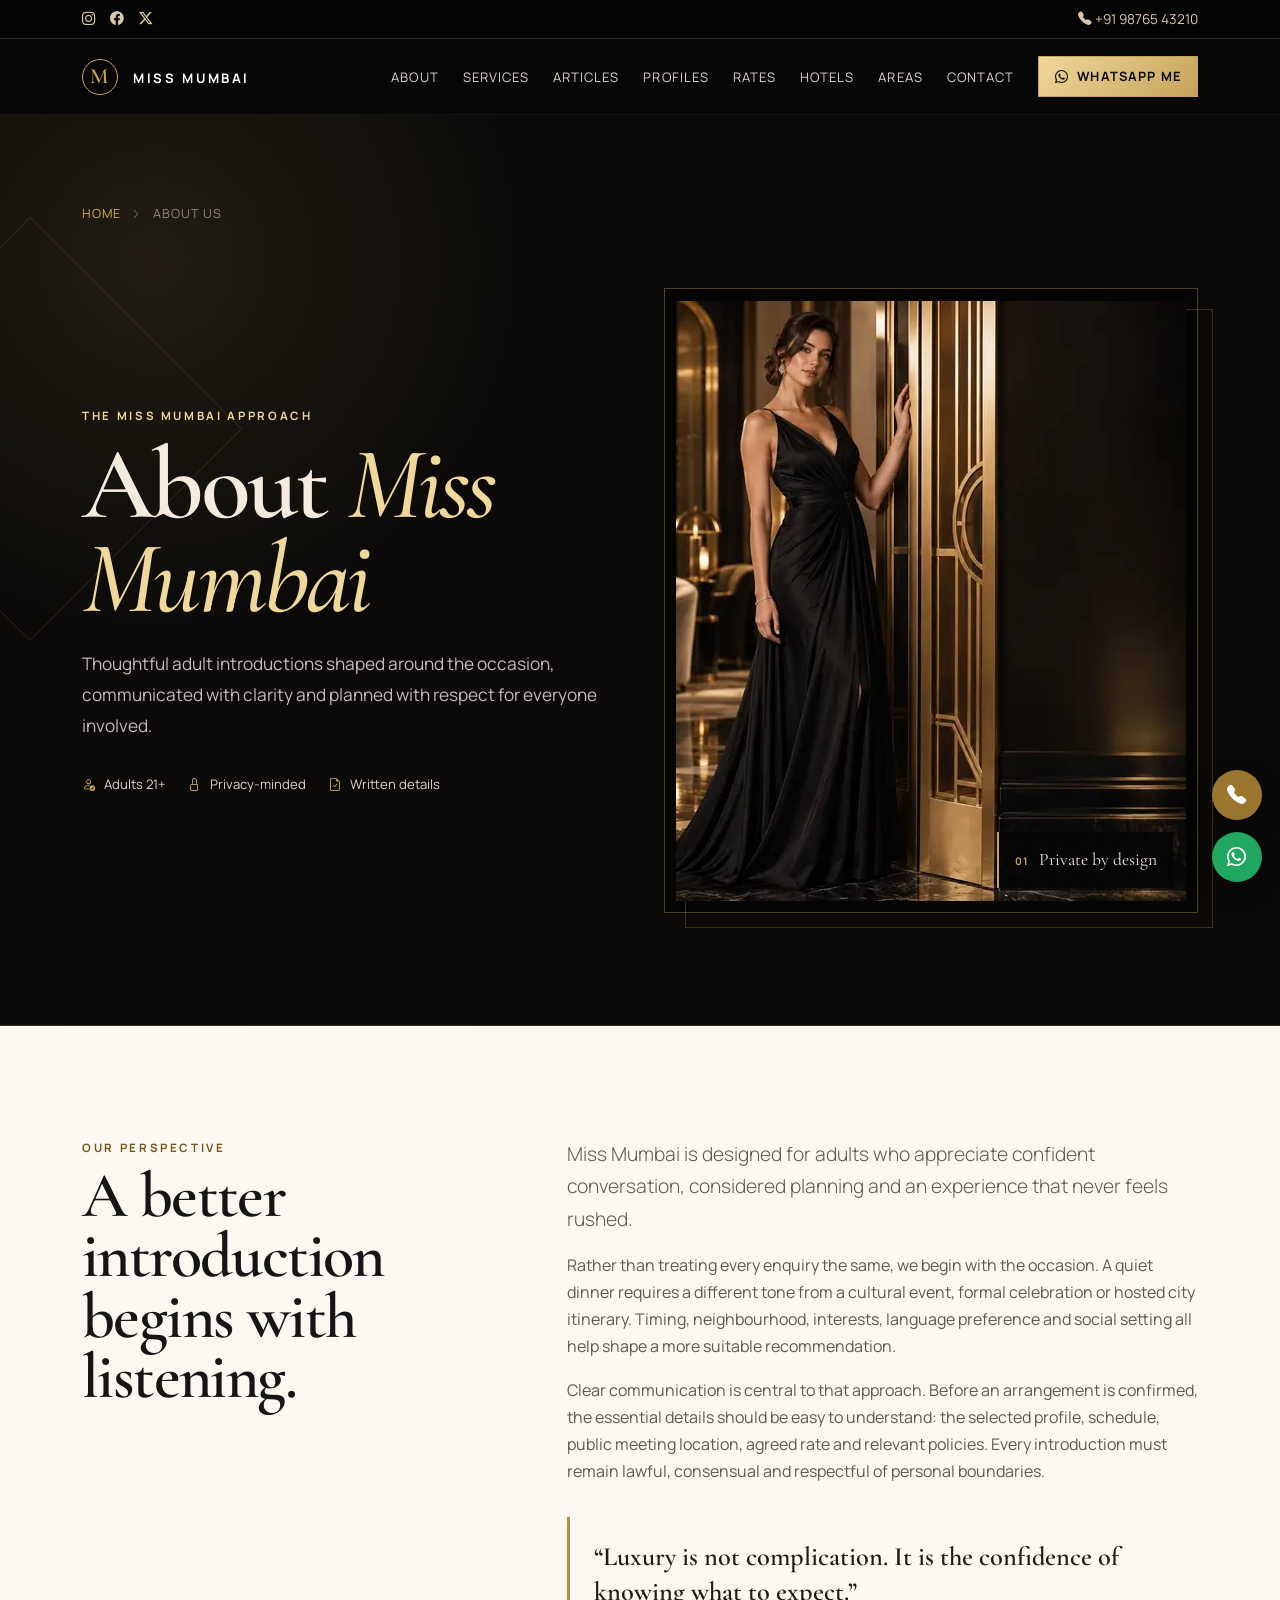
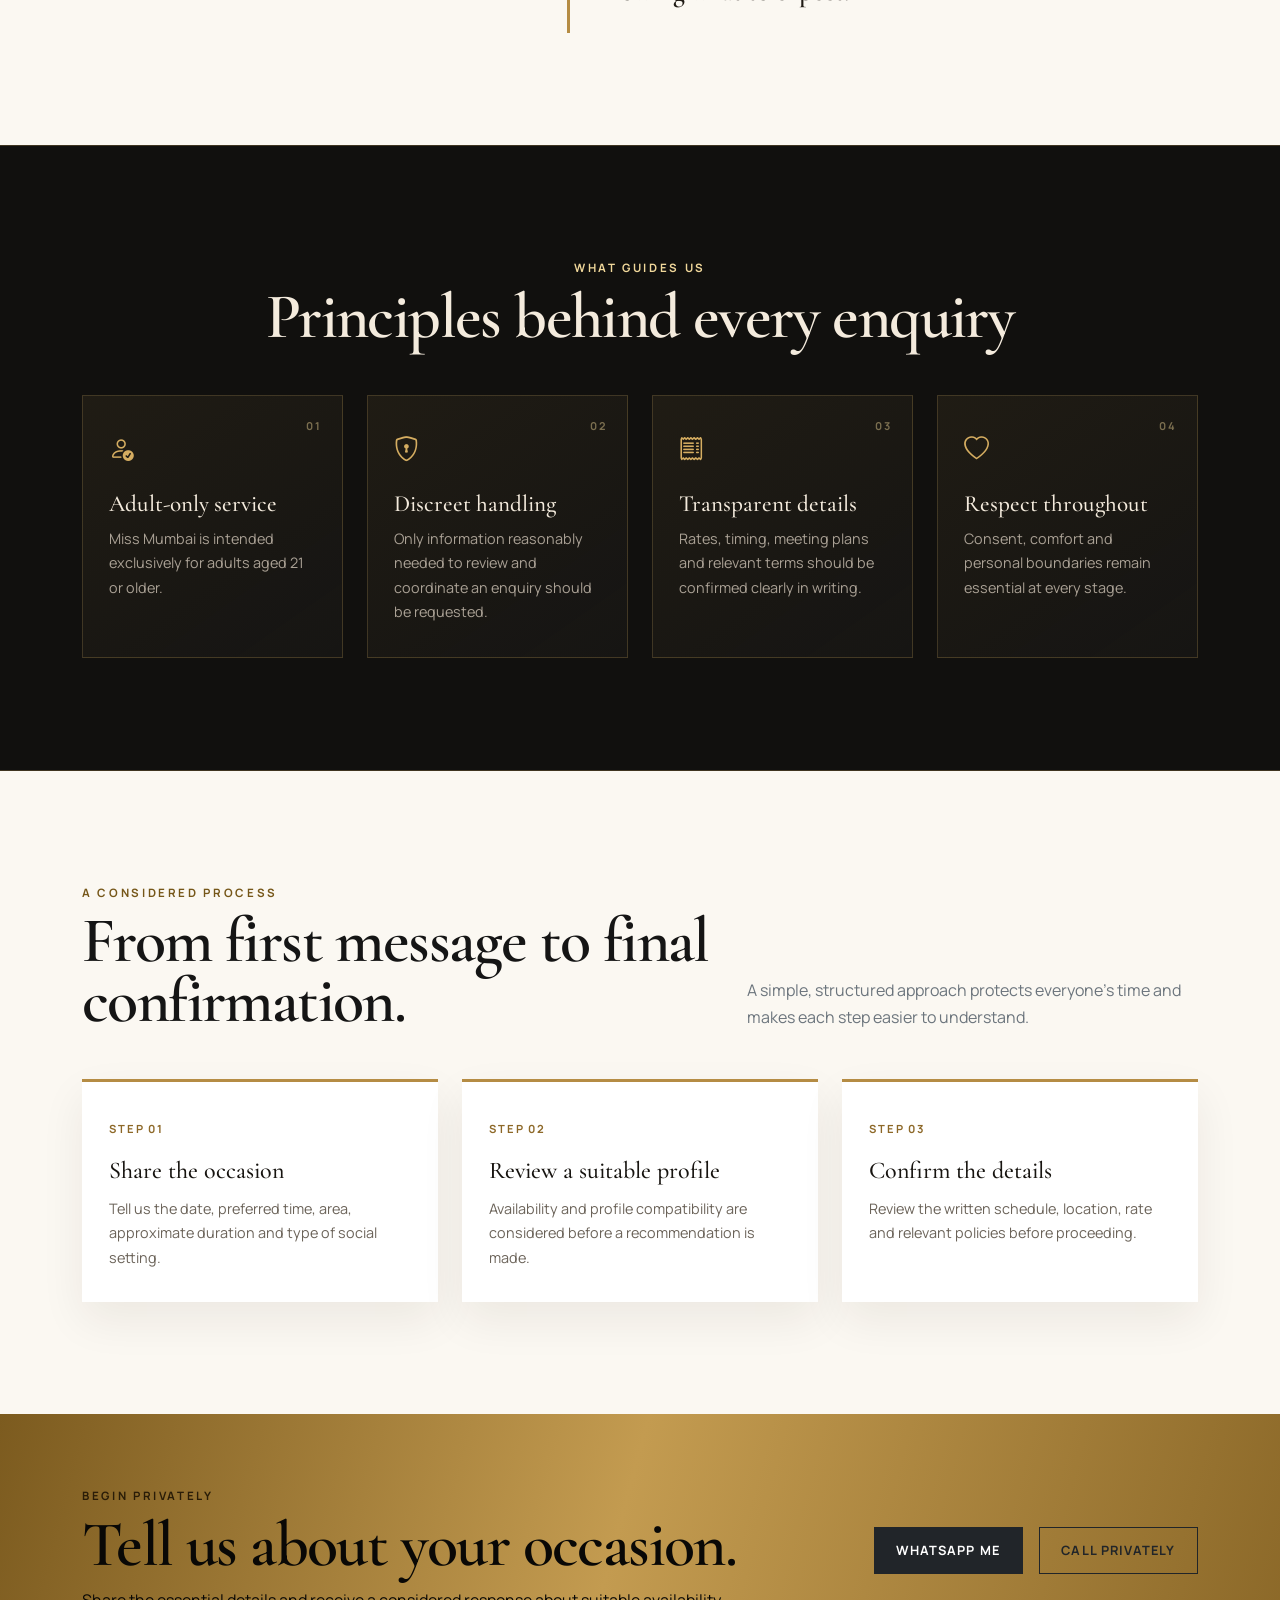
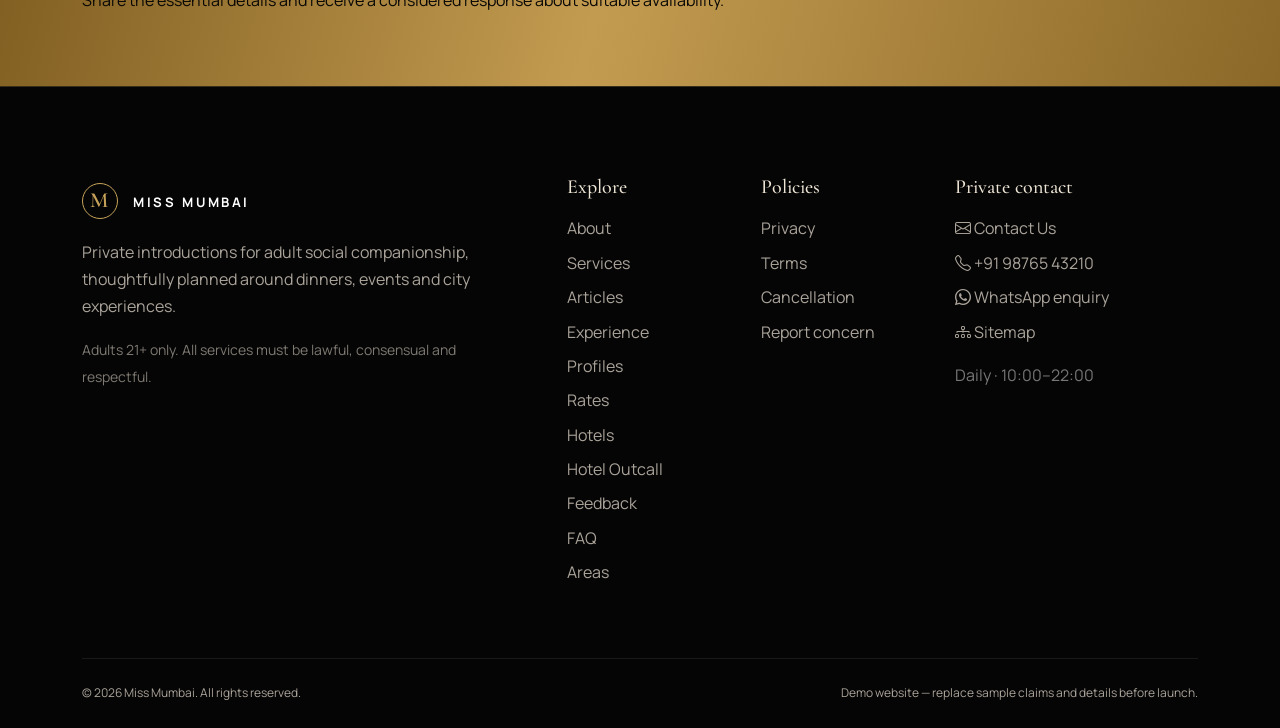
==== commit 62f416f9: "Add article library and article detail pages" ====
--- a/about.html
+++ b/about.html
@@ -48,6 +48,8 @@
       <div class="collapse navbar-collapse" id="mainNav">
         <ul class="navbar-nav ms-auto align-items-lg-center gap-lg-2">
           <li class="nav-item"><a class="nav-link active" aria-current="page" href="about.html">About</a></li>
+<li class="nav-item"><a class="nav-link" href="services.html">Services</a></li>
+<li class="nav-item"><a class="nav-link" href="articles.html">Articles</a></li>
 
           <li class="nav-item"><a class="nav-link" href="profiles.html">Profiles</a></li>
           <li class="nav-item"><a class="nav-link" href="rates.html">Rates</a></li>
@@ -148,7 +150,7 @@
     <div class="container-xl">
       <div class="row g-5">
         <div class="col-lg-5"><a class="footer-brand" href="index.html"><span>M</span> MISS MUMBAI</a><p>Private introductions for adult social companionship, thoughtfully planned around dinners, events and city experiences.</p><small>Adults 21+ only. All services must be lawful, consensual and respectful.</small></div>
-        <div class="col-6 col-lg-2"><h3>Explore</h3><a href="about.html">About</a><a href="index.html#experience">Experience</a><a href="profiles.html">Profiles</a><a href="rates.html">Rates</a><a href="hotels.html">Hotels</a><a href="hotel-outcall.html">Hotel Outcall</a><a href="index.html#feedback">Feedback</a><a href="index.html#faq">FAQ</a><a href="areas.html">Areas</a></div>
+        <div class="col-6 col-lg-2"><h3>Explore</h3><a href="about.html">About</a><a href="services.html">Services</a><a href="articles.html">Articles</a><a href="index.html#experience">Experience</a><a href="profiles.html">Profiles</a><a href="rates.html">Rates</a><a href="hotels.html">Hotels</a><a href="hotel-outcall.html">Hotel Outcall</a><a href="index.html#feedback">Feedback</a><a href="index.html#faq">FAQ</a><a href="areas.html">Areas</a></div>
         <div class="col-6 col-lg-2"><h3>Policies</h3><a href="index.html#trust">Privacy</a><a href="index.html#trust">Terms</a><a href="index.html#trust">Cancellation</a><a href="index.html#trust">Report concern</a></div>
         <div class="col-lg-3"><h3>Private contact</h3><a href="contact.html"><i class="bi bi-envelope"></i> Contact Us</a><a href="tel:+919876543210"><i class="bi bi-telephone"></i> +91 98765 43210</a><a href="https://wa.me/919876543210"><i class="bi bi-whatsapp"></i> WhatsApp enquiry</a><a href="sitemap.html"><i class="bi bi-diagram-3"></i> Sitemap</a><p class="hours">Daily · 10:00–22:00</p></div>
       </div>
